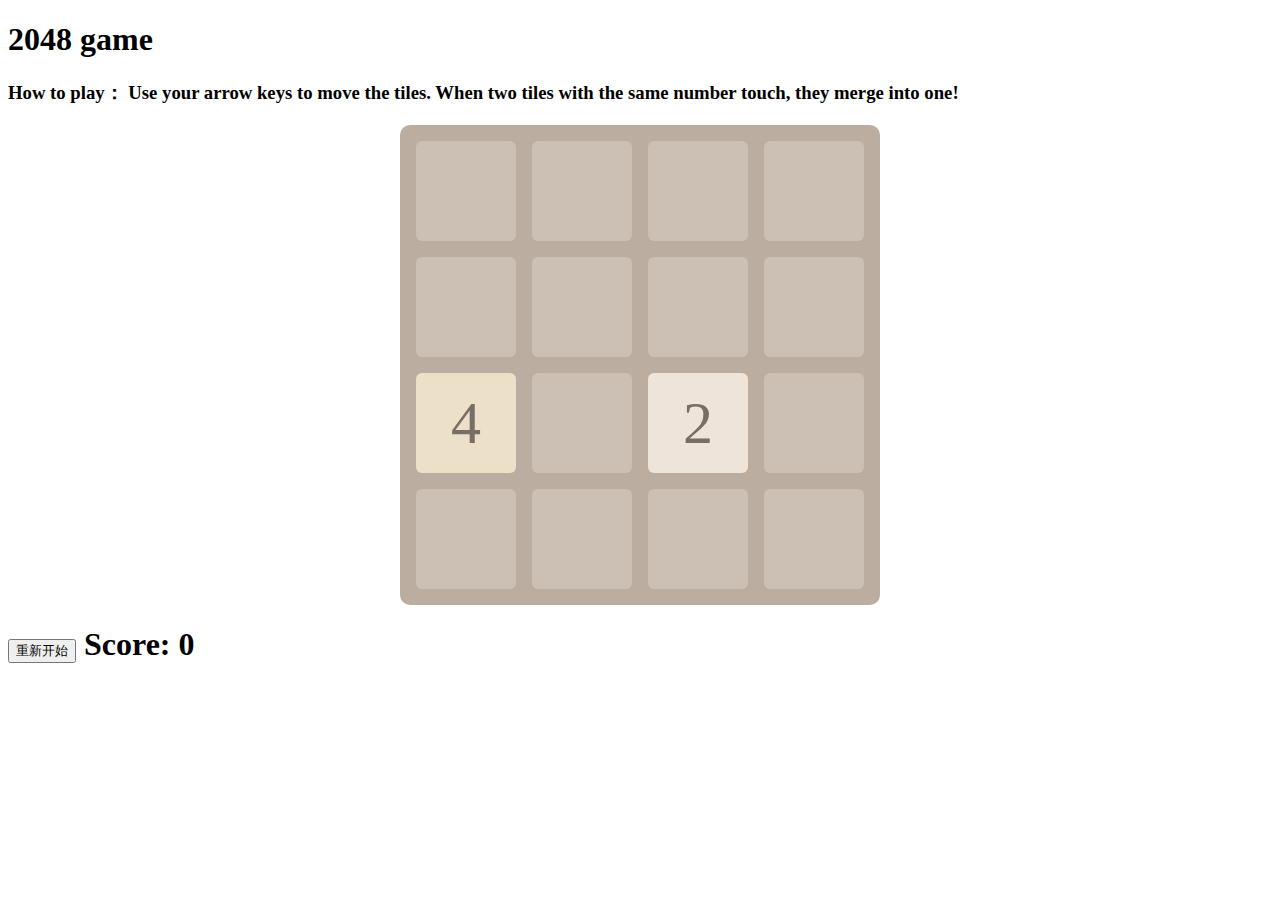
==== index.html @ 0fed3fcf "update" ====
<!DOCTYPE html>
<html lang="en">
<head>
	<meta charset="UTF-8">
	<title>2048</title>
<link href="http://apps.bdimg.com/libs/bootstrap/3.3.0/css/bootstrap.min.css" rel="stylesheet">
<link rel="stylesheet" type="text/css" href="2048.css">	
</head>
<body id="touch">
	<div id="gameOver" class="modal">	
	  <!-- 弹窗内容 -->
		<div class="container" style="color:white;font-size: 40px">
		<p>Game Over!</p>
		<div>
			<span>最终分数：</span>
			<span id="finalScore"></span>
		</div>
		<button type="button" class="btn btn-primary" onclick="game.init()">重新开始</button>		
		</div>
	</div>
	<div id="success" class="modal">	
	  <!-- 弹窗内容 -->
		<div class="container" style="color:white;font-size: 40px">
		<p>游戏胜利！</p>
		<div>
			<span>最终分数：</span>
			<span id="finalScore"></span>
		</div>
		<button type="button" class="btn btn-primary" onclick="game.init()">重新开始</button>		
		</div>
	</div>
	<div class="col-md-4">
		<h1>2048 game</h1>
		<h3>How to play： Use your arrow keys to move the tiles. When two tiles with the same number touch, they merge into one!</h3>
	</div>
	<div class="col-md-4">
		<div class="center">
			<div id="g00" class="grid-cell"></div>
			<div id="g01" class="grid-cell"></div>
			<div id="g02" class="grid-cell"></div>
			<div id="g03" class="grid-cell"></div>
			
			<div id="g10" class="grid-cell"></div>
			<div id="g11" class="grid-cell"></div>
			<div id="g12" class="grid-cell"></div>
			<div id="g13" class="grid-cell"></div>
			
			<div id="g20" class="grid-cell"></div>
			<div id="g21" class="grid-cell"></div>
			<div id="g22" class="grid-cell"></div>
			<div id="g23" class="grid-cell"></div>
			
			<div id="g30" class="grid-cell"></div>
			<div id="g31" class="grid-cell"></div>
			<div id="g32" class="grid-cell"></div>
			<div id="g33" class="grid-cell"></div>
		</div>
	</div>
	<div class="col-md-4">
		<h1>
		<button type="button" class="btn btn-primary" onclick="game.init()">重新开始</button>
		 Score:
		<span id="score"></span>
		</h1>
	</div>
<script src="2048.js" type="text/javascript" charset="utf-8" async defer></script>
</body>
</html>
---- 2048.css ----
.center{
	width:480px;
	height:480px;
	margin:0 auto;
	background-color: rgb(187, 173, 160);
	border-radius:10px;
	position:relative;
}
.grid-cell{
	width:100px;
	height:100px;
	border-radius:6px;
	text-align:center;
	line-height: 100px;
	color:rgb(119, 110, 101);
	font-size:60px;
	position:absolute;
	background-color:rgba(238, 228, 218, 0.34902);
}
.modal {
    display: none; /* Hidden by default */
    position: fixed; /* Stay in place */
    z-index: 1; /* Sit on top */
    padding-top: 100px; /* Location of the box */
    left: 0;
    top: 0;
    width: 100%; /* Full width */
    height: 100%; /* Full height */
    overflow: auto; /* Enable scroll if needed */
    background-color: rgb(0,0,0); /* Fallback color */
    background-color: rgba(0,0,0,0.9); /* Black w/ opacity */
}
#g00,#g01,#g02,#g03{top:16px;}
#g10,#g11,#g12,#g13{top:132px;}
#g20,#g21,#g22,#g23{top:248px;}
#g30,#g31,#g32,#g33{top:364px;}

#g00,#g10,#g20,#g30{left:16px;}
#g01,#g11,#g21,#g31{left:132px;}
#g02,#g12,#g22,#g32{left:248px;}
#g03,#g13,#g23,#g33{left:364px;}

.n2{background-color:rgb(238, 228, 218);}
.n4{background-color:rgb(237, 224, 200);}
.n8{background-color:rgb(242, 177, 121);}
.n16{background-color:rgb(245, 149, 99);}
.n32{background-color:rgb(246, 124, 95);}
.n64{background-color:rgb(246, 94, 59);}
.n128{background-color:rgb(237, 207, 114);}
.n256{background-color:rgb(237, 204, 97);}
.n512{background-color:rgb(267, 221, 100);}
.n1024{background-color:rgb(298, 232, 123);}
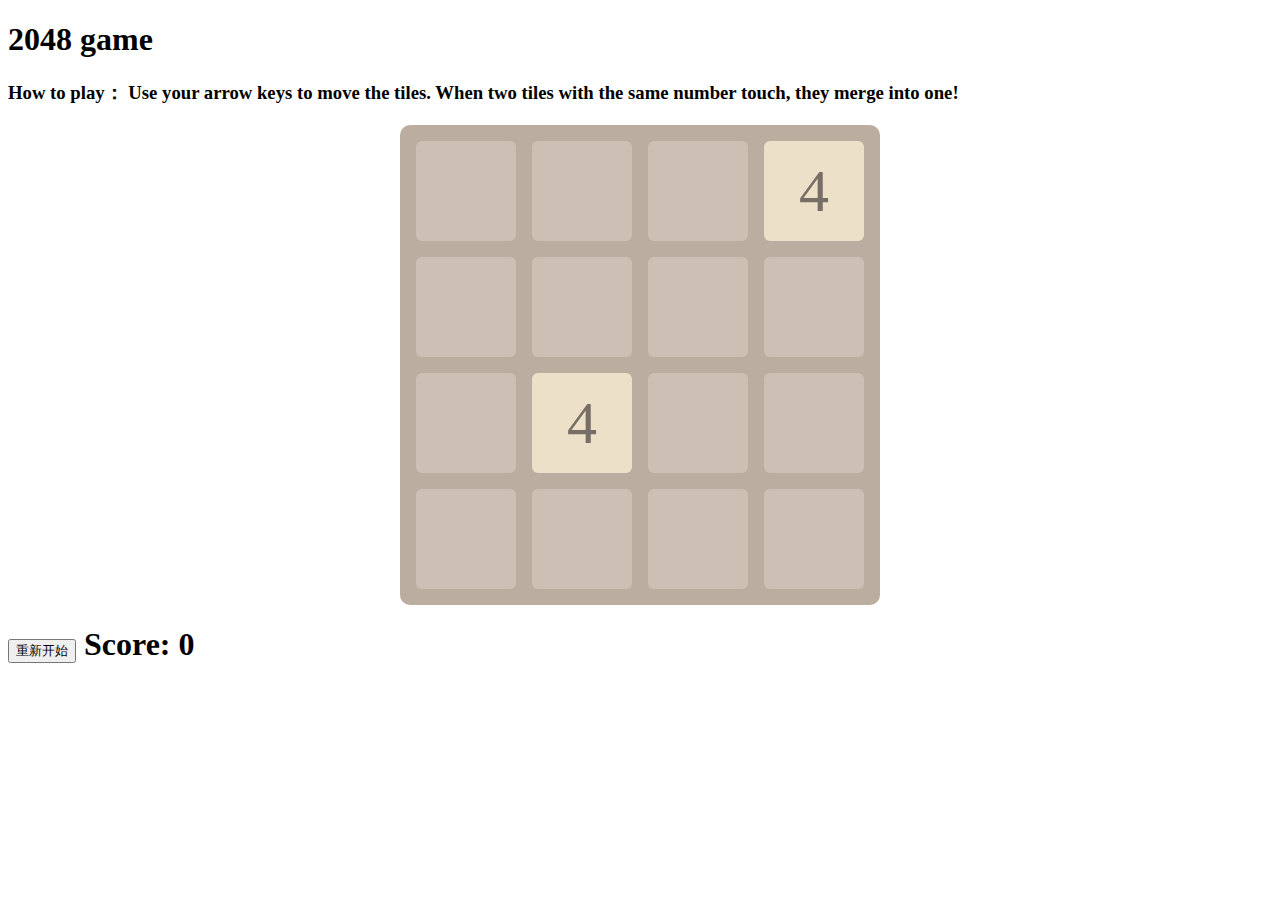
==== commit 9be1b44a: "update" ====
--- a/index.html
+++ b/index.html
@@ -3,7 +3,7 @@
 <head>
 	<meta charset="UTF-8">
 	<title>2048</title>
-<link href="http://apps.bdimg.com/libs/bootstrap/3.3.0/css/bootstrap.min.css" rel="stylesheet">
+<link href="http://apps.bdimg.com/libs/bootstrap/3.3.4/css/bootstrap.css" rel="stylesheet">
 <link rel="stylesheet" type="text/css" href="2048.css">	
 </head>
 <body id="touch">
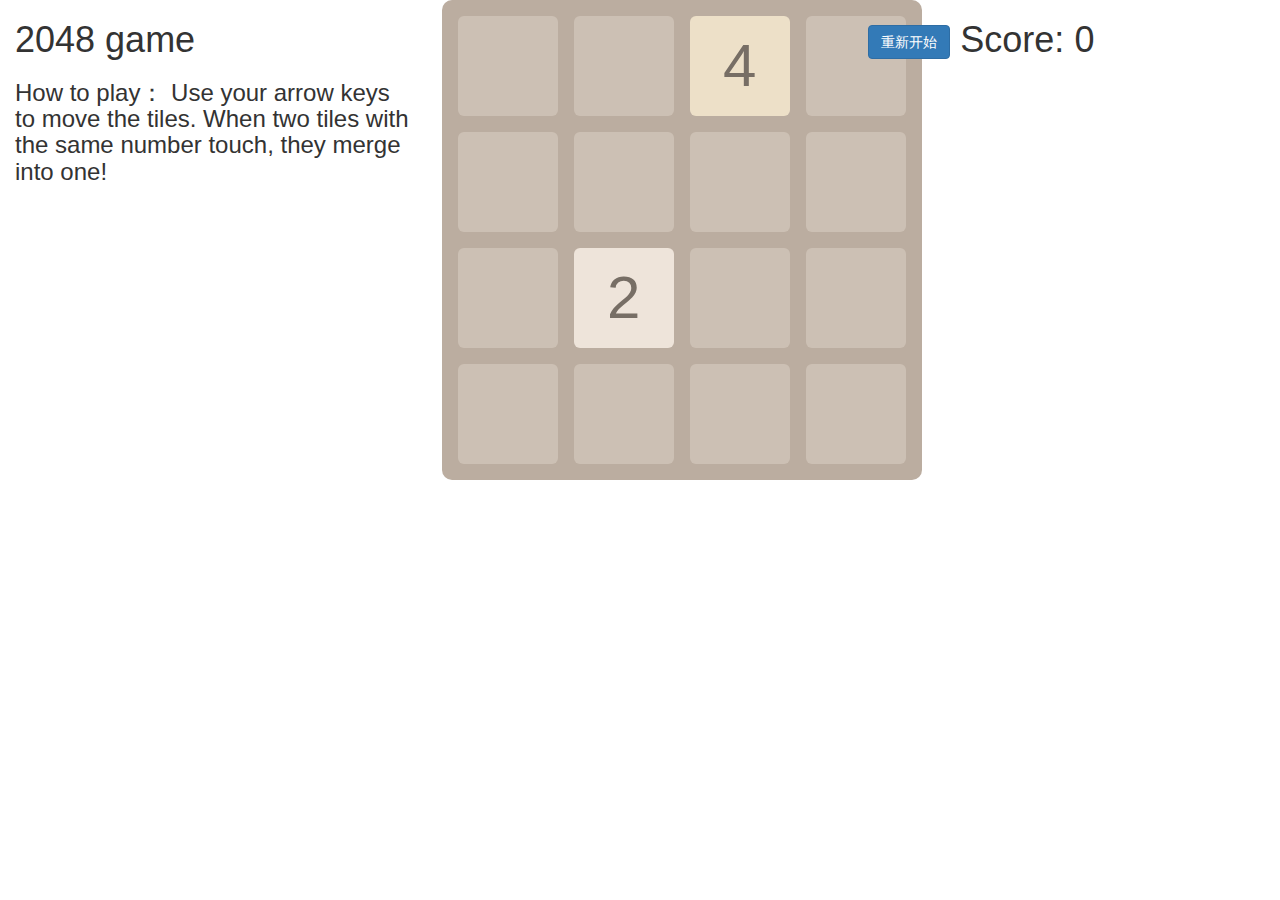
==== commit ee94672e: "update" ====
--- a/index.html
+++ b/index.html
@@ -3,7 +3,7 @@
 <head>
 	<meta charset="UTF-8">
 	<title>2048</title>
-<link href="http://apps.bdimg.com/libs/bootstrap/3.3.4/css/bootstrap.css" rel="stylesheet">
+<link href="bootstrap.min.css" rel="stylesheet">
 <link rel="stylesheet" type="text/css" href="2048.css">	
 </head>
 <body id="touch">
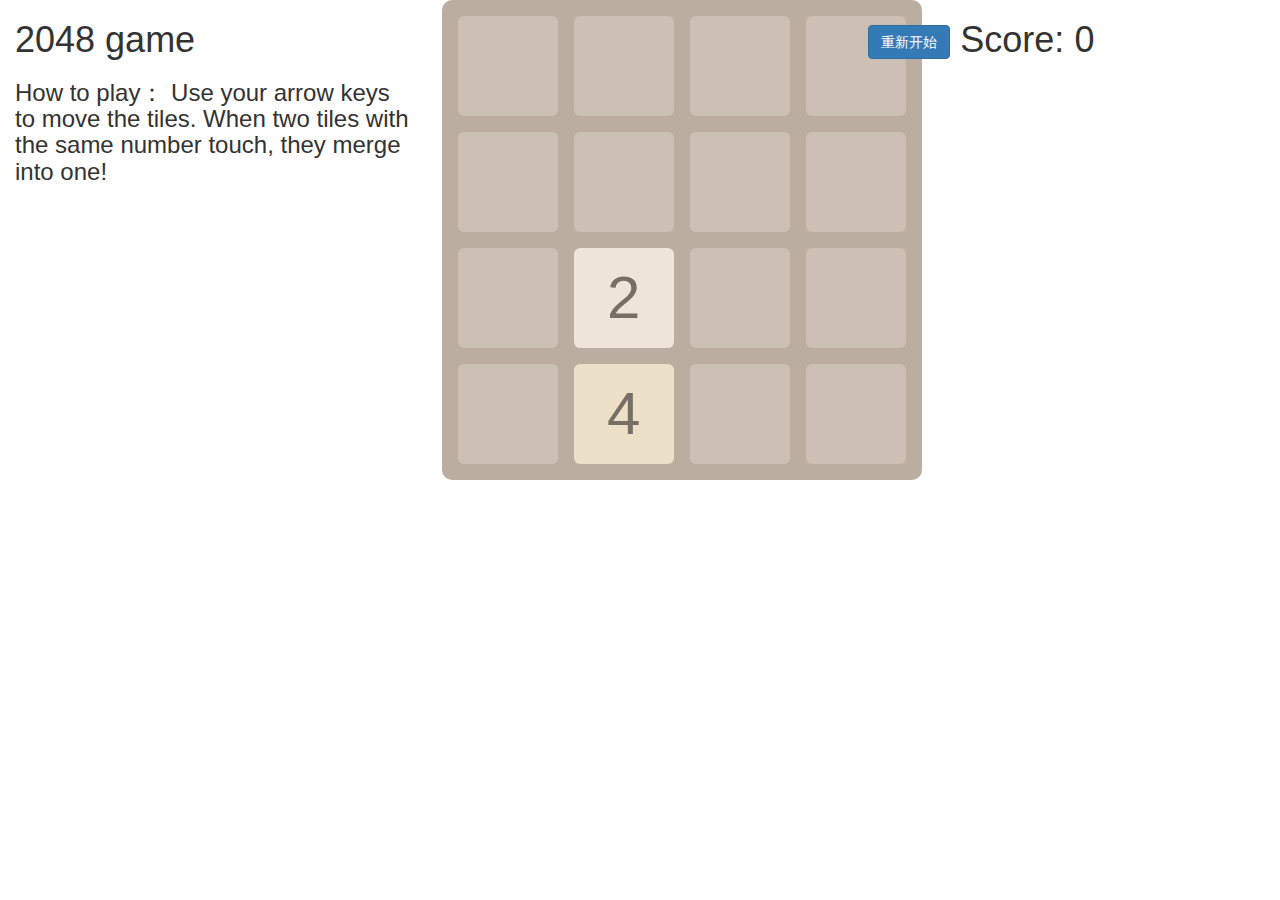
==== commit e444e0db: "update touch" ====
--- a/index.html
+++ b/index.html
@@ -2,6 +2,7 @@
 <html lang="en">
 <head>
 	<meta charset="UTF-8">
+	<meta name="viewport" content="user-scalable=no">
 	<title>2048</title>
 <link href="bootstrap.min.css" rel="stylesheet">
 <link rel="stylesheet" type="text/css" href="2048.css">	
